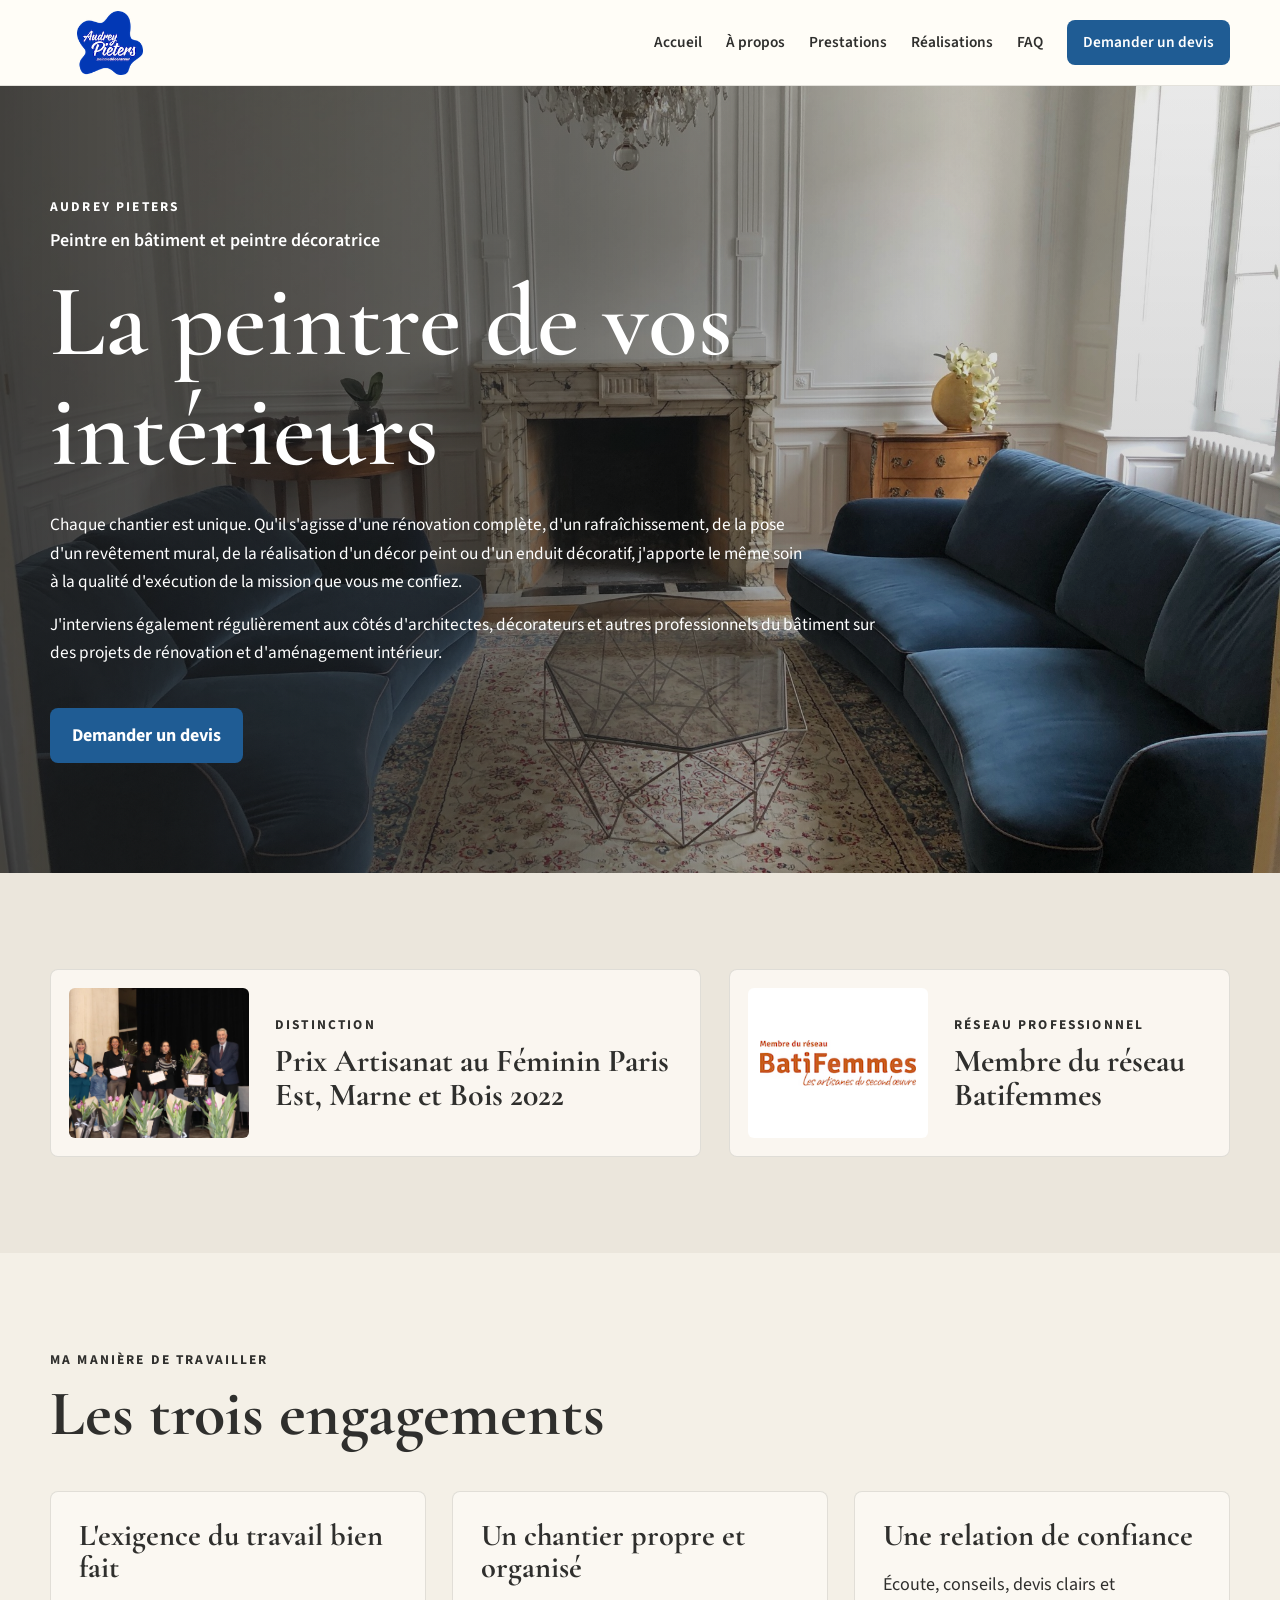
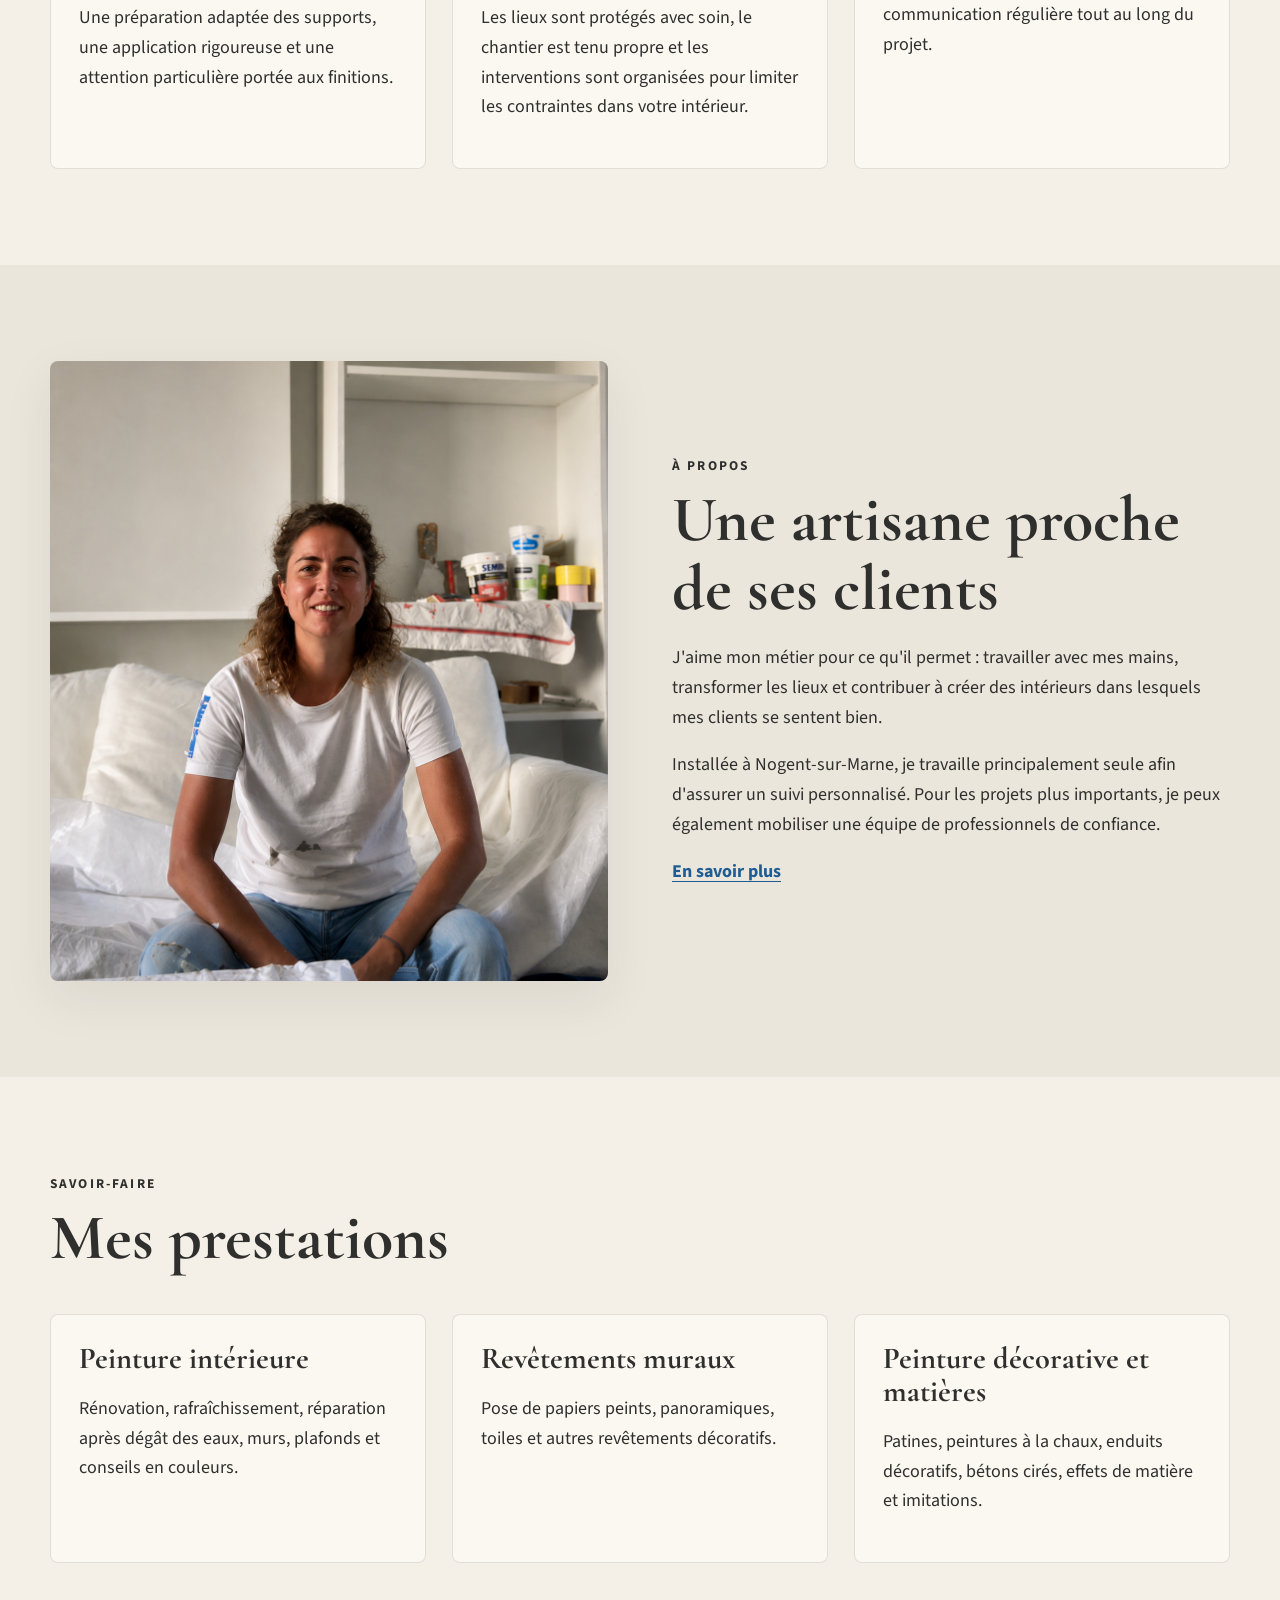
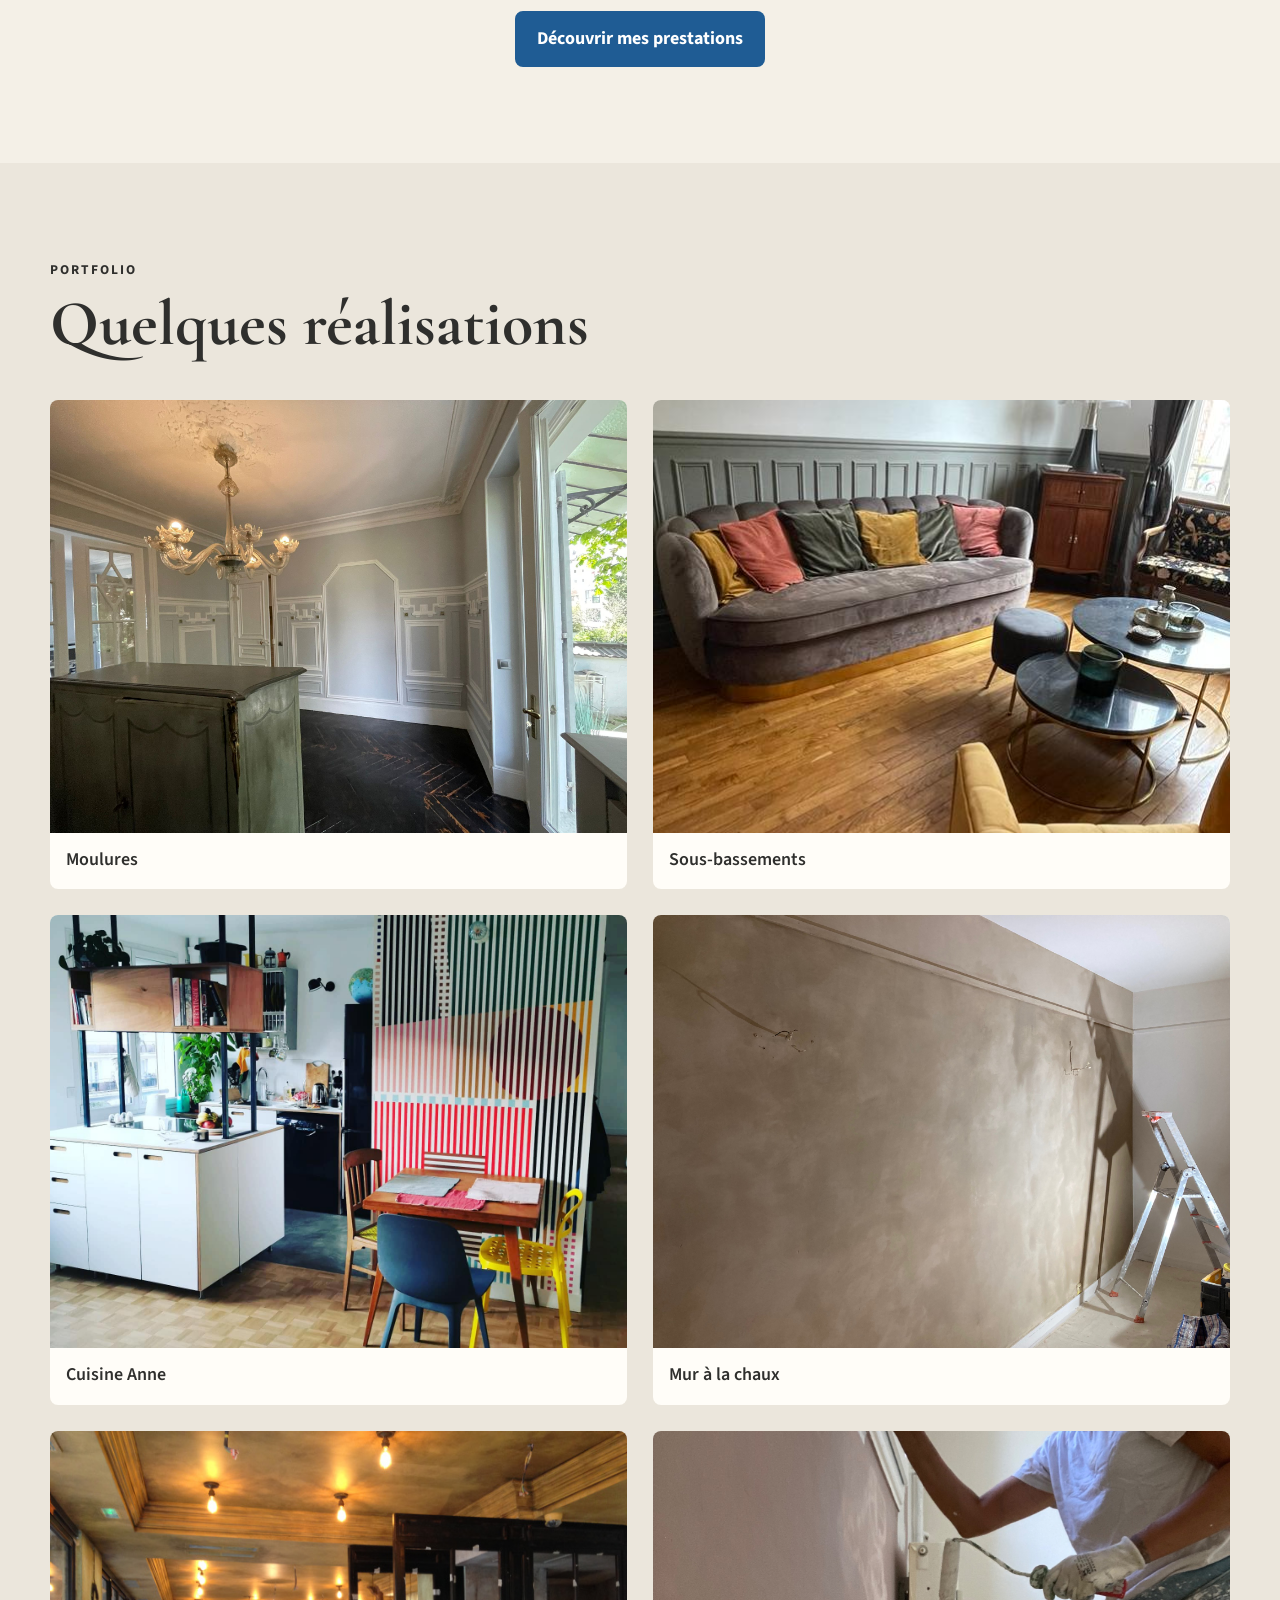
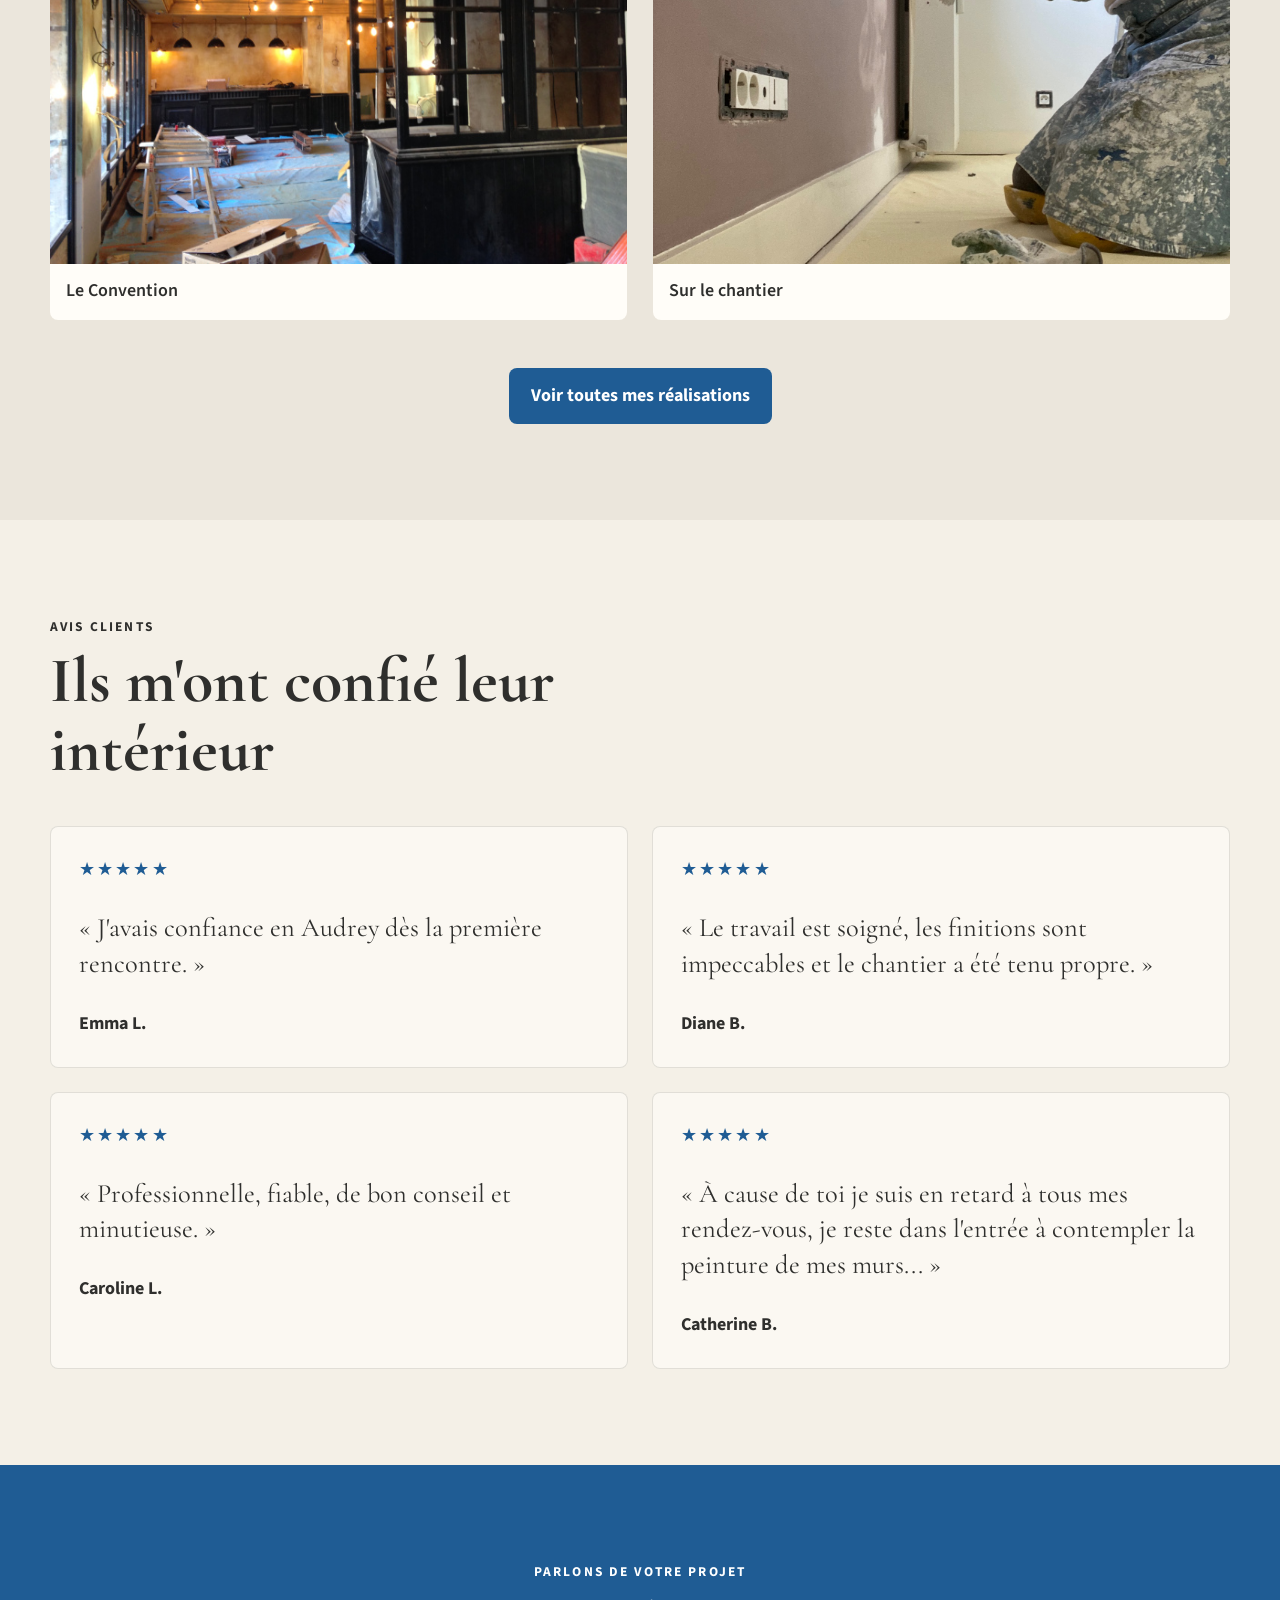
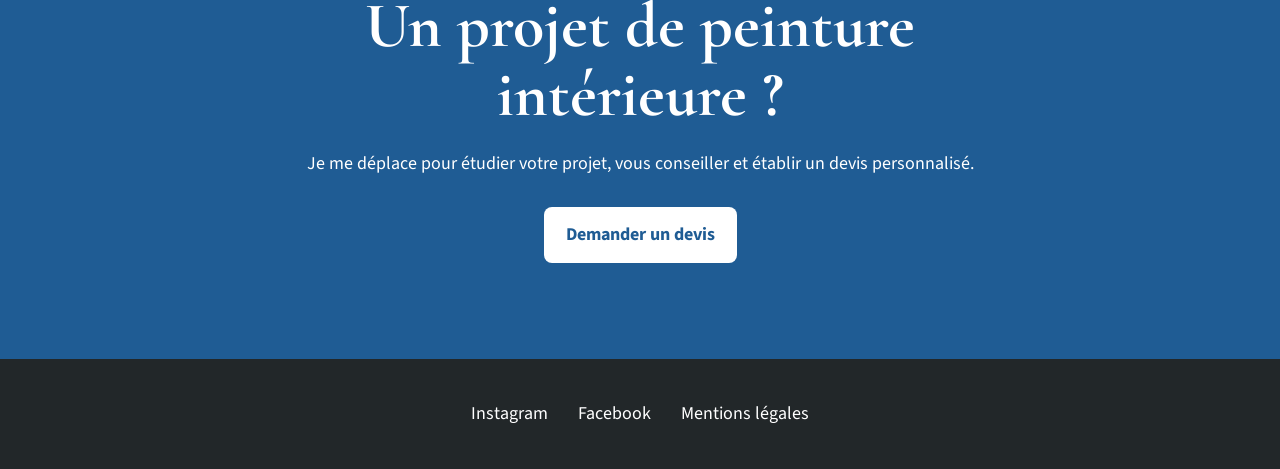
==== index.html @ 52a810bc "Add files via upload" ====
<!DOCTYPE html>
<html lang="fr">
<head>
  <meta charset="UTF-8">
  <meta name="viewport" content="width=device-width, initial-scale=1.0">
  <meta name="description" content="Audrey Pieters, peintre en bâtiment et peintre décoratrice à Nogent-sur-Marne. Rénovation, peinture intérieure, revêtements muraux et décors peints à Paris et dans l'Est parisien.">
  <title>Audrey Pieters | La peintre de vos intérieurs</title>
  <link rel="preconnect" href="https://fonts.googleapis.com">
  <link rel="preconnect" href="https://fonts.gstatic.com" crossorigin>
  <link href="https://fonts.googleapis.com/css2?family=Cormorant+Garamond:wght@500;600;700&family=Source+Sans+3:wght@400;500;600&display=swap" rel="stylesheet">
  <link rel="stylesheet" href="style.css">
</head>
<body>
  <header class="site-header">
    <a class="brand" href="index.html" aria-label="Accueil Audrey Pieters">
      <img src="assets/logo.png" alt="Logo Audrey Pieters">
    </a>

    <button class="menu-toggle" aria-expanded="false" aria-controls="main-nav" aria-label="Ouvrir le menu">
      <span></span><span></span><span></span>
    </button>

    <nav id="main-nav" class="main-nav" aria-label="Navigation principale">
      <a href="index.html" aria-current="page">Accueil</a>
      <a href="a-propos.html">À propos</a>
      <a href="prestations.html">Prestations</a>
      <a href="realisations.html">Réalisations</a>
      <a href="faq.html">FAQ</a>
      <a class="nav-cta" href="contact.html">Demander un devis</a>
    </nav>
  </header>

  <main>
    <section class="hero">
      <img class="hero-image" src="assets/hero.jpeg" alt="Salon rénové par Audrey Pieters">
      <div class="hero-overlay"></div>
      <div class="hero-content container">
        <p class="eyebrow">Audrey Pieters</p>
        <p class="profession">Peintre en bâtiment et peintre décoratrice</p>
        <h1>La peintre de vos intérieurs</h1>
        <p class="hero-text">
          Chaque chantier est unique. Qu'il s'agisse d'une rénovation complète, d'un rafraîchissement,
          de la pose d'un revêtement mural, de la réalisation d'un décor peint ou d'un enduit décoratif,
          j'apporte le même soin à la qualité d'exécution de la mission que vous me confiez.
        </p>
        <p class="hero-text secondary">
          J'interviens également régulièrement aux côtés d'architectes, décorateurs et autres professionnels
          du bâtiment sur des projets de rénovation et d'aménagement intérieur.
        </p>
        <a class="button" href="contact.html">Demander un devis</a>
      </div>
    </section>

    <section class="recognition section section-stone">
      <div class="container recognition-grid">
        <article class="recognition-card">
          <img src="assets/prix-cma.jpeg" alt="Remise du Prix Artisanat au Féminin 2022">
          <div>
            <p class="kicker">Distinction</p>
            <h2>Prix Artisanat au Féminin Paris Est, Marne et Bois 2022</h2>
          </div>
        </article>
        <article class="recognition-card recognition-logo">
          <img src="assets/batifemmes.jpg" alt="Logo Batifemmes">
          <div>
            <p class="kicker">Réseau professionnel</p>
            <h2>Membre du réseau Batifemmes</h2>
          </div>
        </article>
      </div>
    </section>

    <section class="section commitments">
      <div class="container">
        <div class="section-heading">
          <p class="kicker">Ma manière de travailler</p>
          <h2>Les trois engagements</h2>
        </div>
        <div class="three-columns">
          <article class="text-card">
            <h3>L'exigence du travail bien fait</h3>
            <p>Une préparation adaptée des supports, une application rigoureuse et une attention particulière portée aux finitions.</p>
          </article>
          <article class="text-card">
            <h3>Un chantier propre et organisé</h3>
            <p>Les lieux sont protégés avec soin, le chantier est tenu propre et les interventions sont organisées pour limiter les contraintes dans votre intérieur.</p>
          </article>
          <article class="text-card">
            <h3>Une relation de confiance</h3>
            <p>Écoute, conseils, devis clairs et communication régulière tout au long du projet.</p>
          </article>
        </div>
      </div>
    </section>

    <section class="section section-stone">
      <div class="container split">
        <div class="split-media">
          <img src="assets/about.png" alt="Audrey Pieters en fin de journée sur un chantier">
        </div>
        <div class="split-content">
          <p class="kicker">À propos</p>
          <h2>Une artisane proche de ses clients</h2>
          <p>J'aime mon métier pour ce qu'il permet : travailler avec mes mains, transformer les lieux et contribuer à créer des intérieurs dans lesquels mes clients se sentent bien.</p>
          <p>Installée à Nogent-sur-Marne, je travaille principalement seule afin d'assurer un suivi personnalisé. Pour les projets plus importants, je peux également mobiliser une équipe de professionnels de confiance.</p>
          <a class="text-link" href="a-propos.html">En savoir plus</a>
        </div>
      </div>
    </section>

    <section class="section services-preview">
      <div class="container">
        <div class="section-heading">
          <p class="kicker">Savoir-faire</p>
          <h2>Mes prestations</h2>
        </div>
        <div class="three-columns">
          <article class="service-card">
            <h3>Peinture intérieure</h3>
            <p>Rénovation, rafraîchissement, réparation après dégât des eaux, murs, plafonds et conseils en couleurs.</p>
          </article>
          <article class="service-card">
            <h3>Revêtements muraux</h3>
            <p>Pose de papiers peints, panoramiques, toiles et autres revêtements décoratifs.</p>
          </article>
          <article class="service-card">
            <h3>Peinture décorative et matières</h3>
            <p>Patines, peintures à la chaux, enduits décoratifs, bétons cirés, effets de matière et imitations.</p>
          </article>
        </div>
        <div class="center">
          <a class="button" href="prestations.html">Découvrir mes prestations</a>
        </div>
      </div>
    </section>

    <section class="section section-stone">
      <div class="container">
        <div class="section-heading">
          <p class="kicker">Portfolio</p>
          <h2>Quelques réalisations</h2>
        </div>
        <div class="gallery home-gallery">
          <figure><img src="assets/moulures.jpg" alt="Salon avec moulures et boiseries peintes"><figcaption>Moulures</figcaption></figure>
          <figure><img src="assets/soubassements.jpg" alt="Salon avec soubassements peints"><figcaption>Sous-bassements</figcaption></figure>
          <figure><img src="assets/cuisine-anne.jpeg" alt="Cuisine rénovée"><figcaption>Cuisine Anne</figcaption></figure>
          <figure><img src="assets/mur-chaux.jpeg" alt="Mur décoratif à la chaux"><figcaption>Mur à la chaux</figcaption></figure>
          <figure><img src="assets/convention.jpg" alt="Salle de restaurant Le Convention"><figcaption>Le Convention</figcaption></figure>
          <figure><img src="assets/sous-fenetre.jpeg" alt="Audrey Pieters peignant sous une fenêtre"><figcaption>Sur le chantier</figcaption></figure>
        </div>
        <div class="center">
          <a class="button" href="realisations.html">Voir toutes mes réalisations</a>
        </div>
      </div>
    </section>

    <section class="section testimonials">
      <div class="container">
        <div class="section-heading">
          <p class="kicker">Avis clients</p>
          <h2>Ils m'ont confié leur intérieur</h2>
        </div>
        <div class="testimonials-grid">
          <blockquote><div class="stars" aria-label="5 étoiles">★★★★★</div><p>« J'avais confiance en Audrey dès la première rencontre. »</p><cite>Emma L.</cite></blockquote>
          <blockquote><div class="stars" aria-label="5 étoiles">★★★★★</div><p>« Le travail est soigné, les finitions sont impeccables et le chantier a été tenu propre. »</p><cite>Diane B.</cite></blockquote>
          <blockquote><div class="stars" aria-label="5 étoiles">★★★★★</div><p>« Professionnelle, fiable, de bon conseil et minutieuse. »</p><cite>Caroline L.</cite></blockquote>
          <blockquote><div class="stars" aria-label="5 étoiles">★★★★★</div><p>« À cause de toi je suis en retard à tous mes rendez-vous, je reste dans l'entrée à contempler la peinture de mes murs... »</p><cite>Catherine B.</cite></blockquote>
        </div>
      </div>
    </section>

    <section class="section contact-cta">
      <div class="container compact">
        <p class="kicker">Parlons de votre projet</p>
        <h2>Un projet de peinture intérieure&nbsp;?</h2>
        <p>Je me déplace pour étudier votre projet, vous conseiller et établir un devis personnalisé.</p>
        <a class="button" href="contact.html">Demander un devis</a>
      </div>
    </section>
  </main>

  <footer class="site-footer">
    <div class="container footer-inner">
      <a href="https://www.instagram.com/audreypieterspeintre?utm_source=qr" target="_blank" rel="noopener noreferrer">Instagram</a>
      <a href="https://www.facebook.com/share/1JHgTvEB2t/?mibextid=wwXIfr" target="_blank" rel="noopener noreferrer">Facebook</a>
      <a href="mentions-legales.html">Mentions légales</a>
    </div>
  </footer>

  <script>
    const toggle = document.querySelector('.menu-toggle');
    const nav = document.querySelector('.main-nav');
    toggle.addEventListener('click', () => {
      const open = toggle.getAttribute('aria-expanded') === 'true';
      toggle.setAttribute('aria-expanded', String(!open));
      nav.classList.toggle('is-open');
    });
  </script>
</body>
</html>
---- style.css ----
:root {
  --limewash: #f4f0e7;
  --stone: #ebe6dc;
  --paper: #fffdf8;
  --ink: #2f2f2d;
  --muted: #66645f;
  --blue: #1f5c94;
  --blue-dark: #17466f;
  --line: rgba(47, 47, 45, 0.13);
  --radius: 8px;
  --shadow: 0 18px 50px rgba(40, 38, 33, 0.08);
  --max: 1180px;
}

* { box-sizing: border-box; }

html { scroll-behavior: smooth; }

body {
  margin: 0;
  background: var(--limewash);
  color: var(--ink);
  font-family: "Source Sans 3", sans-serif;
  font-size: 18px;
  line-height: 1.65;
  -webkit-font-smoothing: antialiased;
}

img {
  display: block;
  width: 100%;
  height: auto;
}

a { color: inherit; }

.container {
  width: min(calc(100% - 40px), var(--max));
  margin-inline: auto;
}

.compact { max-width: 760px; }

.site-header {
  min-height: 86px;
  padding: 10px max(20px, calc((100vw - var(--max)) / 2));
  display: flex;
  align-items: center;
  justify-content: space-between;
  gap: 30px;
  background: rgba(255, 253, 248, 0.95);
  border-bottom: 1px solid var(--line);
  position: sticky;
  top: 0;
  z-index: 50;
  backdrop-filter: blur(12px);
}

.brand img {
  width: 120px;
  max-height: 64px;
  object-fit: contain;
}

.main-nav {
  display: flex;
  align-items: center;
  gap: 24px;
}

.main-nav a {
  text-decoration: none;
  font-size: 0.96rem;
  font-weight: 600;
}

.main-nav a:hover { color: var(--blue); }

.nav-cta {
  color: white !important;
  background: var(--blue);
  padding: 10px 16px;
  border-radius: var(--radius);
}

.nav-cta:hover { background: var(--blue-dark); }

.menu-toggle {
  display: none;
  background: transparent;
  border: 0;
  padding: 10px;
}

.menu-toggle span {
  display: block;
  width: 26px;
  height: 2px;
  background: var(--ink);
  margin: 5px 0;
}

.hero {
  min-height: 78vh;
  position: relative;
  display: grid;
  align-items: center;
  overflow: hidden;
}

.hero-image,
.hero-overlay {
  position: absolute;
  inset: 0;
  width: 100%;
  height: 100%;
}

.hero-image { object-fit: cover; }

.hero-overlay {
  background:
    linear-gradient(90deg, rgba(25, 27, 29, 0.76) 0%, rgba(25, 27, 29, 0.52) 44%, rgba(25, 27, 29, 0.06) 78%),
    linear-gradient(180deg, rgba(0,0,0,0.04), rgba(0,0,0,0.16));
}

.hero-content {
  position: relative;
  z-index: 2;
  color: white;
  padding-block: 110px;
}

.eyebrow,
.kicker {
  margin: 0 0 8px;
  font-size: 0.84rem;
  letter-spacing: 0.16em;
  text-transform: uppercase;
  font-weight: 700;
}

.profession {
  margin: 0 0 10px;
  font-weight: 600;
}

h1, h2, h3 {
  font-family: "Cormorant Garamond", serif;
  line-height: 1.08;
  margin-top: 0;
}

h1 {
  max-width: 760px;
  margin-bottom: 24px;
  font-size: clamp(3.4rem, 8vw, 6.6rem);
  font-weight: 600;
}

h2 {
  font-size: clamp(2.4rem, 5vw, 4rem);
  margin-bottom: 20px;
}

h3 {
  font-size: 1.9rem;
  margin-bottom: 14px;
}

.hero-text {
  max-width: 760px;
  margin: 0 0 14px;
  font-size: 1.08rem;
}

.hero-text.secondary {
  max-width: 830px;
  margin-bottom: 30px;
}

.button {
  display: inline-block;
  margin-top: 10px;
  padding: 13px 22px;
  border-radius: var(--radius);
  color: white;
  background: var(--blue);
  text-decoration: none;
  font-weight: 700;
  transition: transform .2s ease, background .2s ease;
}

.button:hover {
  background: var(--blue-dark);
  transform: translateY(-2px);
}

.section { padding: 96px 0; }

.section-stone { background: var(--stone); }

.section-heading {
  max-width: 720px;
  margin-bottom: 42px;
}

.section-heading h2 { margin-bottom: 0; }

.three-columns {
  display: grid;
  grid-template-columns: repeat(3, 1fr);
  gap: 26px;
}

.text-card,
.service-card,
.testimonials-grid blockquote {
  background: rgba(255, 253, 248, 0.62);
  border: 1px solid var(--line);
  border-radius: var(--radius);
  padding: 28px;
}

.recognition-grid {
  display: grid;
  grid-template-columns: 1.3fr 1fr;
  gap: 28px;
}

.recognition-card {
  display: grid;
  grid-template-columns: 180px 1fr;
  gap: 26px;
  align-items: center;
  background: rgba(255, 253, 248, 0.72);
  border: 1px solid var(--line);
  border-radius: var(--radius);
  padding: 18px;
}

.recognition-card img {
  height: 150px;
  object-fit: cover;
  border-radius: 6px;
}

.recognition-logo img {
  object-fit: contain;
  background: white;
  padding: 12px;
}

.recognition-card h2 {
  font-size: 2rem;
  margin: 0;
}

.split {
  display: grid;
  grid-template-columns: 1fr 1fr;
  gap: 64px;
  align-items: center;
}

.split-media img {
  max-height: 620px;
  object-fit: cover;
  border-radius: var(--radius);
  box-shadow: var(--shadow);
}

.split-content p { max-width: 650px; }

.text-link {
  color: var(--blue);
  font-weight: 700;
  text-underline-offset: 4px;
}

.center {
  text-align: center;
  margin-top: 38px;
}

.gallery {
  display: grid;
  grid-template-columns: repeat(2, minmax(0, 1fr));
  gap: 26px;
}

.gallery figure {
  margin: 0;
  overflow: hidden;
  border-radius: var(--radius);
  background: var(--paper);
}

.gallery img {
  aspect-ratio: 4 / 3;
  object-fit: cover;
}

.gallery figcaption {
  padding: 12px 16px 15px;
  font-weight: 600;
}

.testimonials-grid {
  display: grid;
  grid-template-columns: repeat(2, 1fr);
  gap: 24px;
}

.testimonials-grid blockquote { margin: 0; }

.testimonials-grid blockquote p {
  font-family: "Cormorant Garamond", serif;
  font-size: 1.65rem;
  line-height: 1.35;
}

.testimonials-grid cite {
  font-style: normal;
  font-weight: 700;
}

.stars {
  color: var(--blue);
  letter-spacing: 0.12em;
}

.contact-cta {
  text-align: center;
  background: var(--blue);
  color: white;
}

.contact-cta .button {
  background: white;
  color: var(--blue);
}

.contact-cta .button:hover {
  background: var(--paper);
}

.site-footer {
  background: #222729;
  color: white;
}

.footer-inner {
  min-height: 110px;
  display: flex;
  align-items: center;
  justify-content: center;
  gap: 30px;
}

.footer-inner a {
  text-decoration: none;
}

.footer-inner a:hover { text-decoration: underline; }

@media (max-width: 900px) {
  body { font-size: 17px; }

  .menu-toggle { display: block; }

  .main-nav {
    position: absolute;
    top: 86px;
    left: 0;
    right: 0;
    display: none;
    flex-direction: column;
    align-items: stretch;
    gap: 0;
    padding: 12px 20px 22px;
    background: var(--paper);
    border-bottom: 1px solid var(--line);
  }

  .main-nav.is-open { display: flex; }

  .main-nav a {
    padding: 13px 8px;
  }

  .nav-cta {
    margin-top: 8px;
    text-align: center;
  }

  .three-columns,
  .recognition-grid,
  .split {
    grid-template-columns: 1fr;
  }

  .recognition-card {
    grid-template-columns: 135px 1fr;
  }

  .split { gap: 36px; }

  .hero { min-height: 70vh; }

  .hero-overlay {
    background: linear-gradient(90deg, rgba(25,27,29,.78), rgba(25,27,29,.35));
  }
}

@media (max-width: 640px) {
  .container { width: min(calc(100% - 28px), var(--max)); }

  .section { padding: 72px 0; }

  .site-header {
    min-height: 76px;
  }

  .brand img { width: 98px; }

  .main-nav { top: 76px; }

  h1 { font-size: clamp(3rem, 15vw, 4.7rem); }

  .hero-content { padding-block: 80px; }

  .gallery,
  .testimonials-grid {
    grid-template-columns: 1fr;
  }

  .recognition-card {
    grid-template-columns: 1fr;
  }

  .recognition-card img {
    height: 220px;
  }

  .recognition-logo img {
    height: 150px;
  }

  .footer-inner {
    flex-direction: column;
    gap: 14px;
    padding-block: 30px;
  }
}
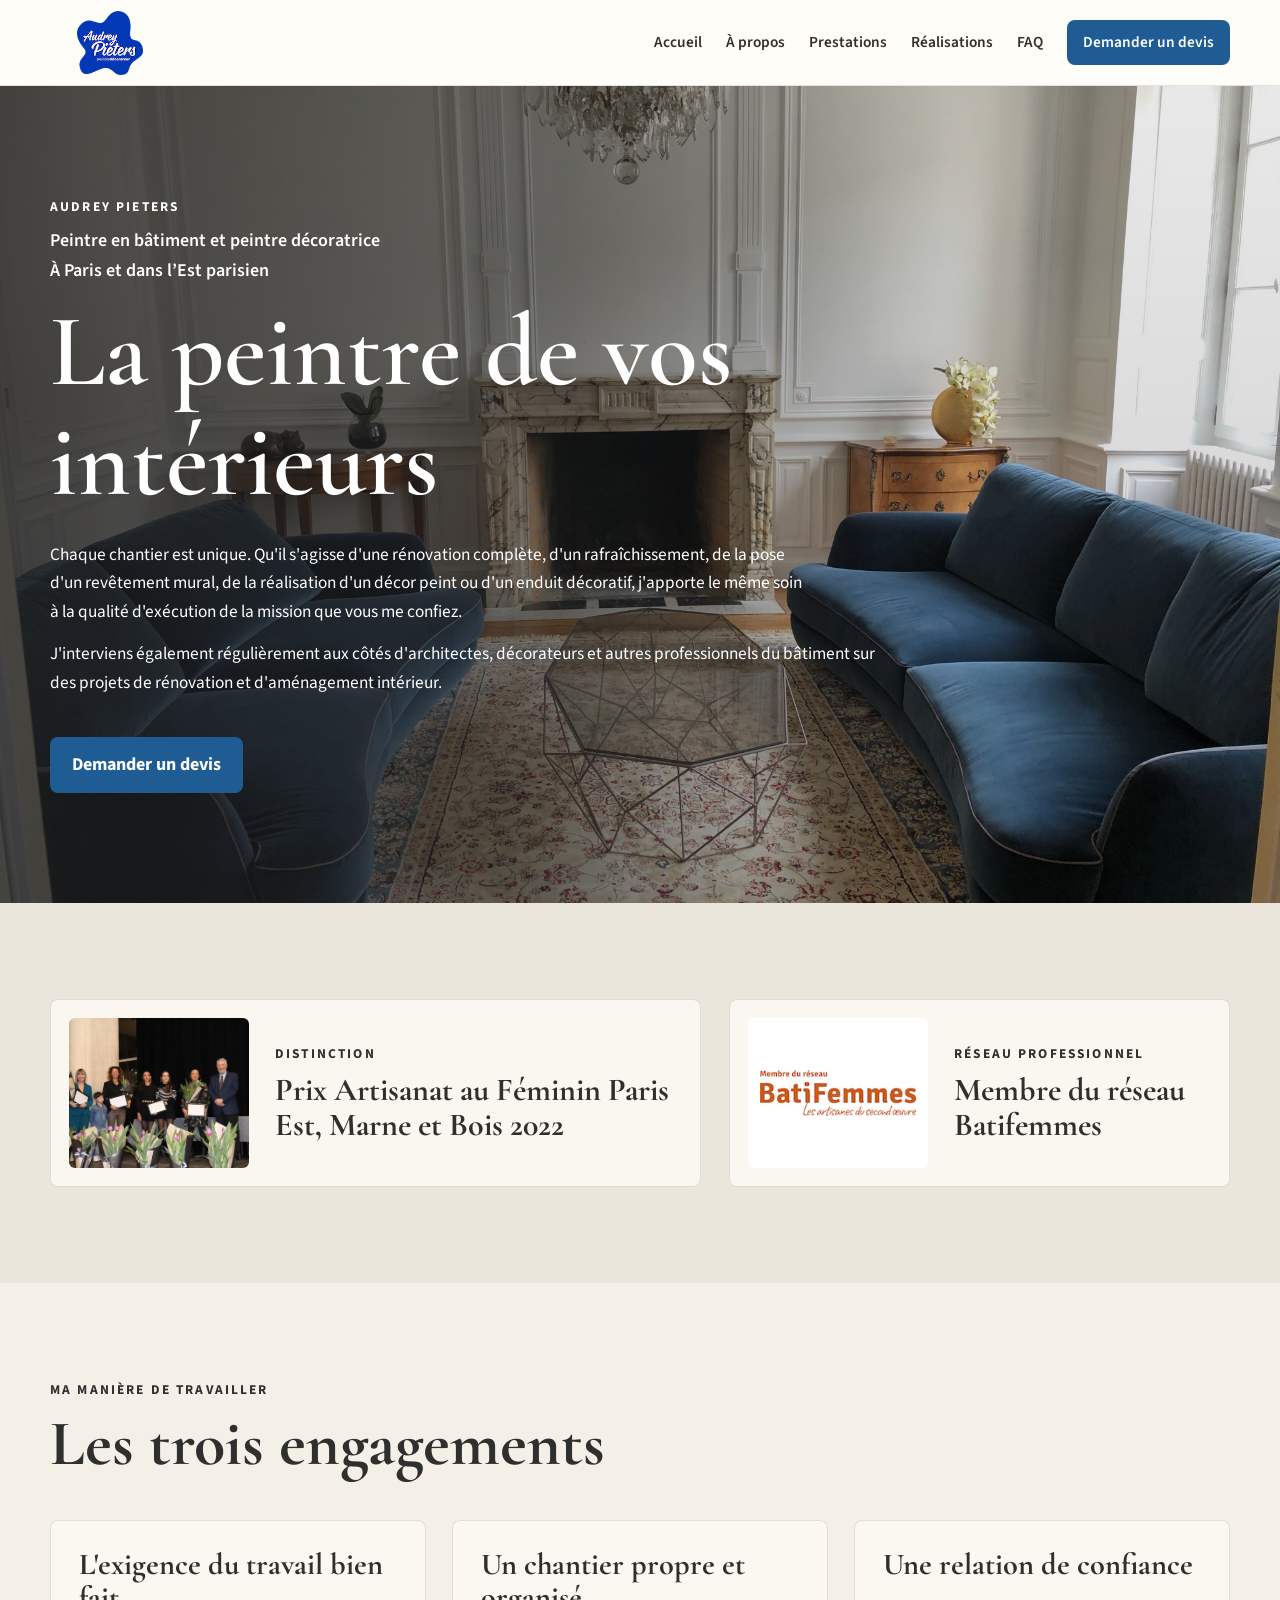
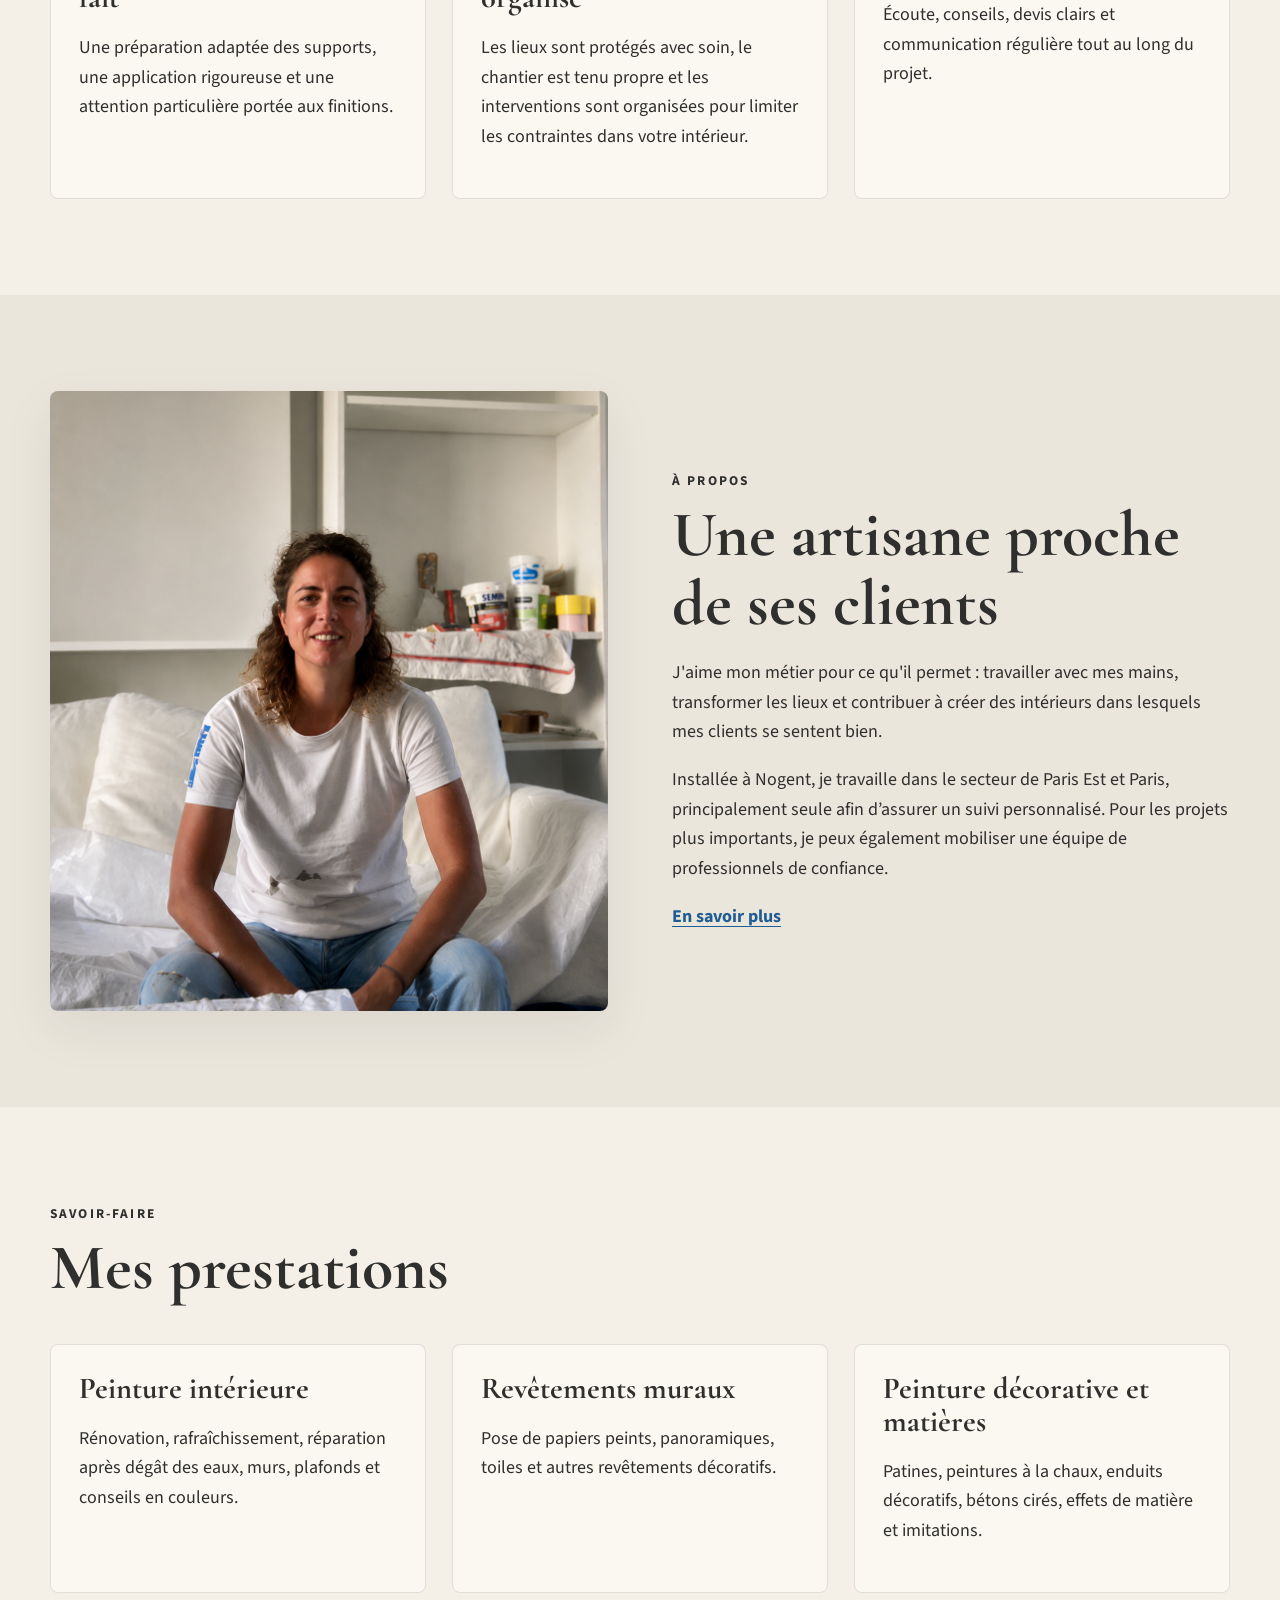
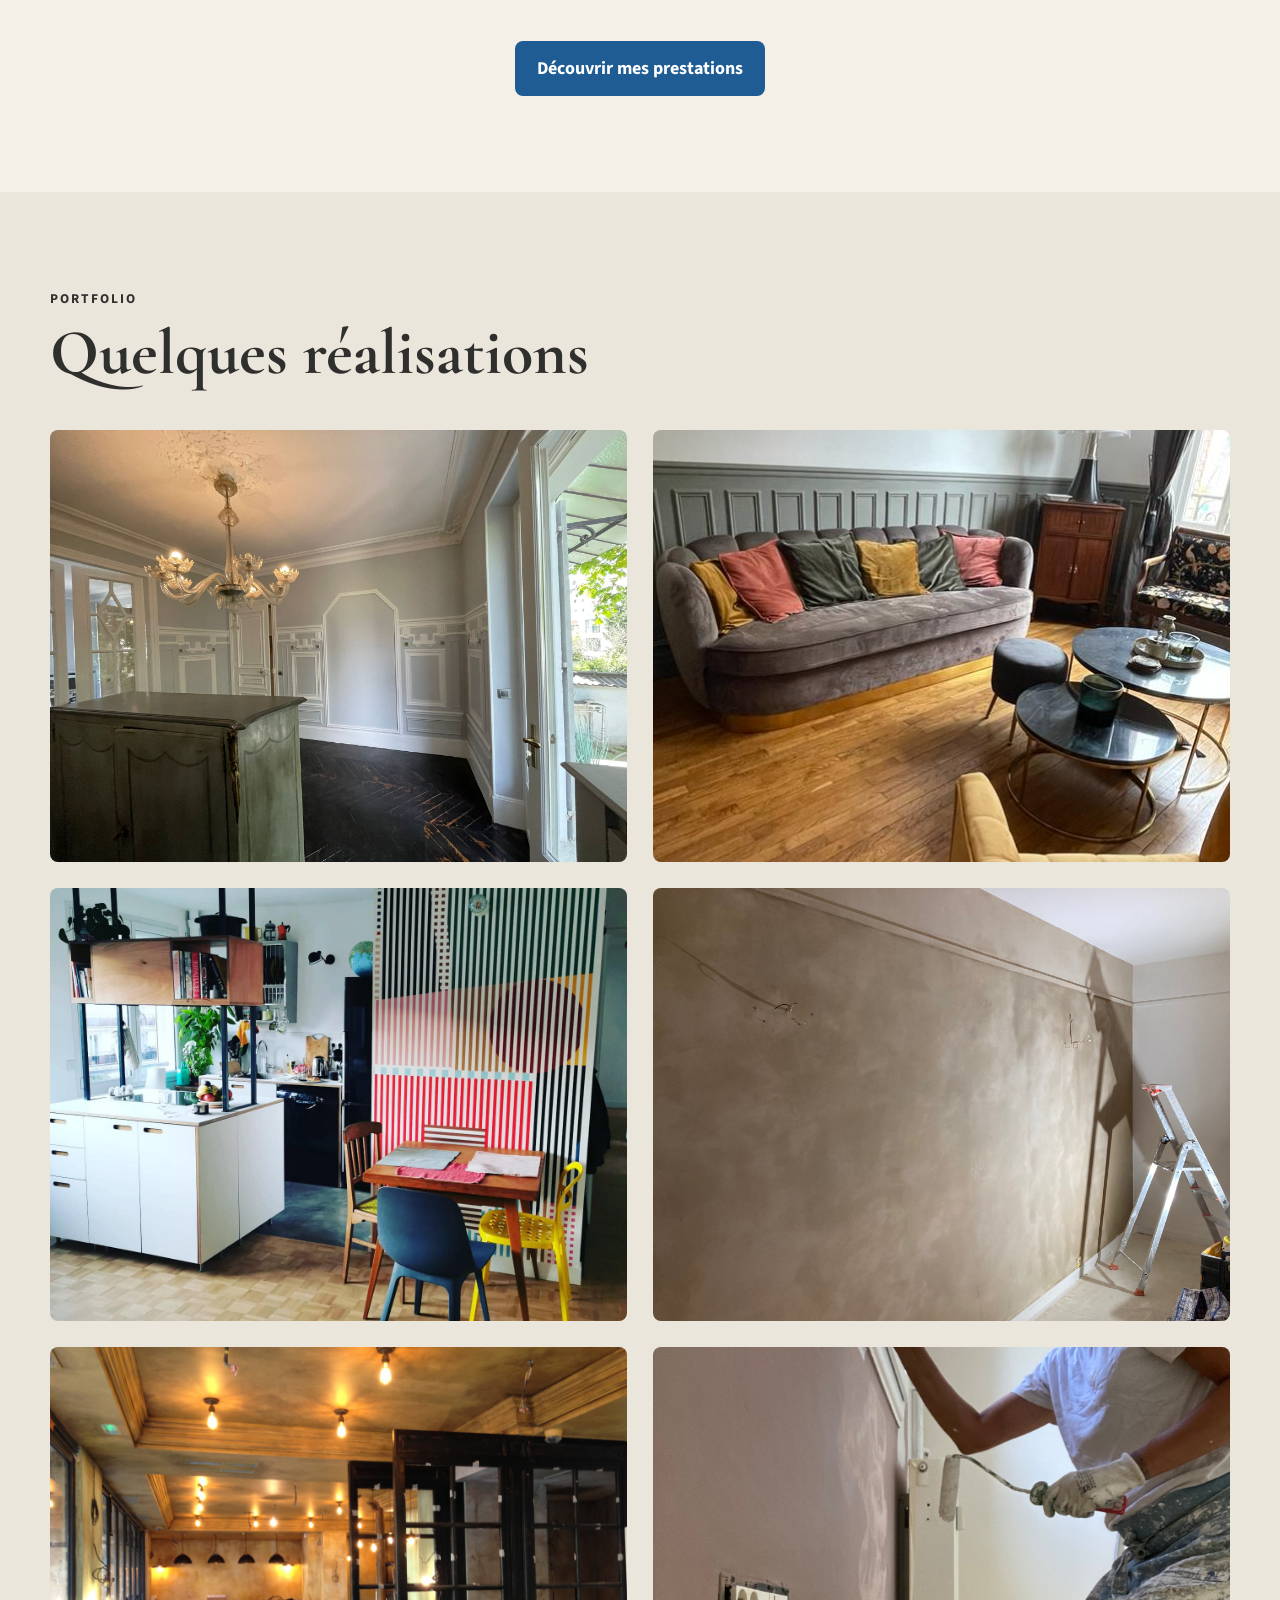
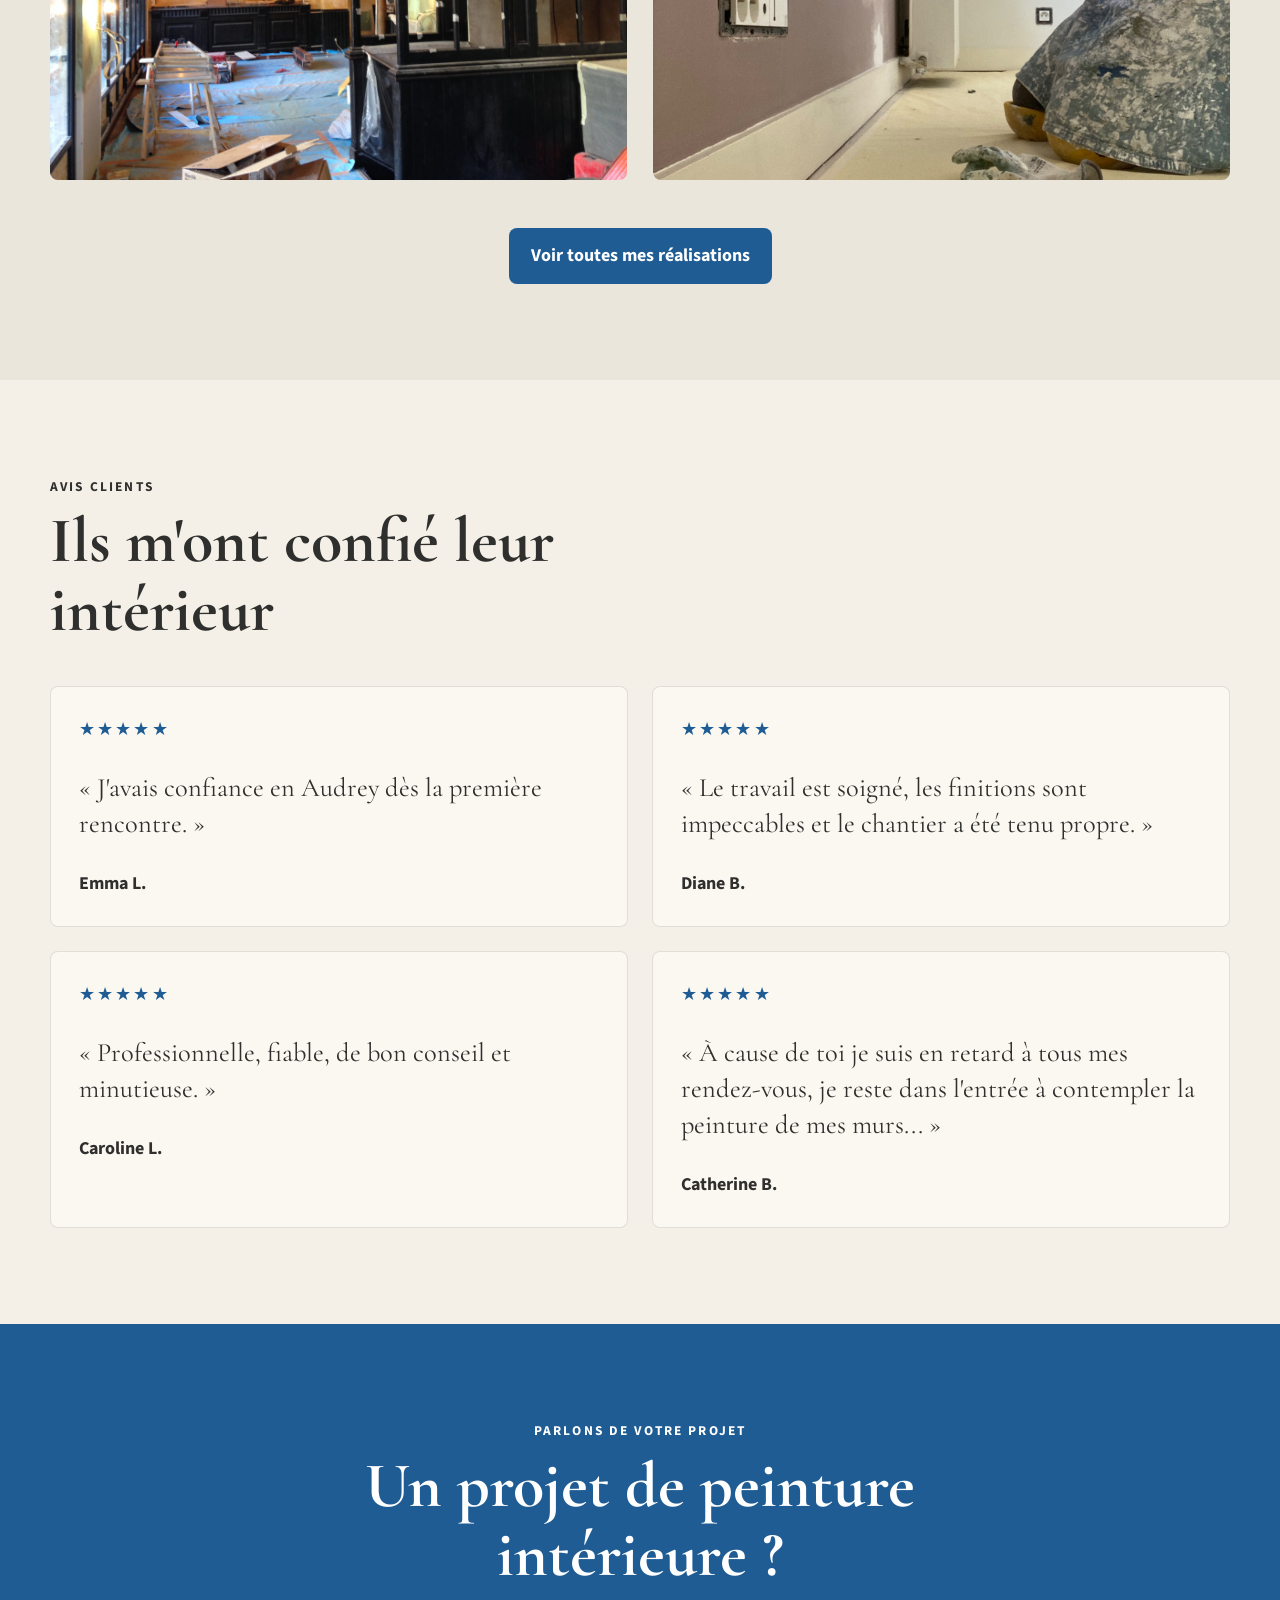
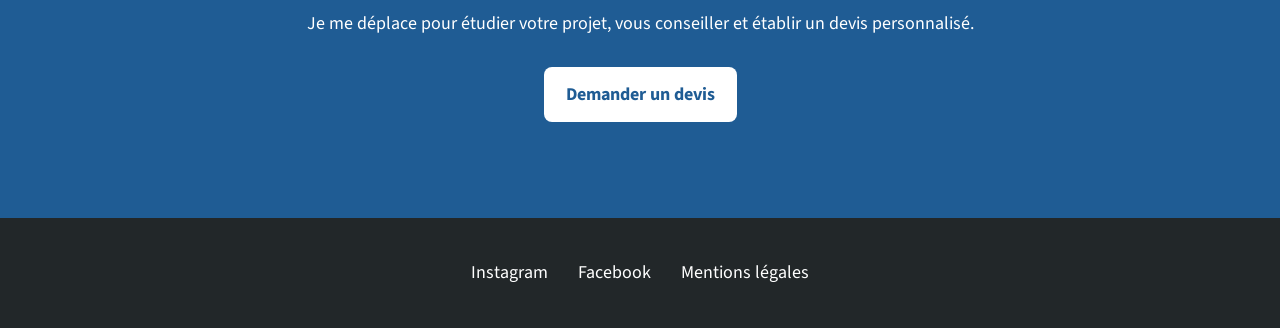
==== commit f516b27d: "Add files via upload" ====
--- a/index.html
+++ b/index.html
@@ -36,7 +36,7 @@
       <div class="hero-overlay"></div>
       <div class="hero-content container">
         <p class="eyebrow">Audrey Pieters</p>
-        <p class="profession">Peintre en bâtiment et peintre décoratrice</p>
+        <p class="profession">Peintre en bâtiment et peintre décoratrice<br>À Paris et dans l’Est parisien</p>
         <h1>La peintre de vos intérieurs</h1>
         <p class="hero-text">
           Chaque chantier est unique. Qu'il s'agisse d'une rénovation complète, d'un rafraîchissement,
@@ -102,7 +102,7 @@
           <p class="kicker">À propos</p>
           <h2>Une artisane proche de ses clients</h2>
           <p>J'aime mon métier pour ce qu'il permet : travailler avec mes mains, transformer les lieux et contribuer à créer des intérieurs dans lesquels mes clients se sentent bien.</p>
-          <p>Installée à Nogent-sur-Marne, je travaille principalement seule afin d'assurer un suivi personnalisé. Pour les projets plus importants, je peux également mobiliser une équipe de professionnels de confiance.</p>
+          <p>Installée à Nogent, je travaille dans le secteur de Paris Est et Paris, principalement seule afin d’assurer un suivi personnalisé. Pour les projets plus importants, je peux également mobiliser une équipe de professionnels de confiance.</p>
           <a class="text-link" href="a-propos.html">En savoir plus</a>
         </div>
       </div>
@@ -141,12 +141,12 @@
           <h2>Quelques réalisations</h2>
         </div>
         <div class="gallery home-gallery">
-          <figure><img src="assets/moulures.jpg" alt="Salon avec moulures et boiseries peintes"><figcaption>Moulures</figcaption></figure>
-          <figure><img src="assets/soubassements.jpg" alt="Salon avec soubassements peints"><figcaption>Sous-bassements</figcaption></figure>
-          <figure><img src="assets/cuisine-anne.jpeg" alt="Cuisine rénovée"><figcaption>Cuisine Anne</figcaption></figure>
-          <figure><img src="assets/mur-chaux.jpeg" alt="Mur décoratif à la chaux"><figcaption>Mur à la chaux</figcaption></figure>
-          <figure><img src="assets/convention.jpg" alt="Salle de restaurant Le Convention"><figcaption>Le Convention</figcaption></figure>
-          <figure><img src="assets/sous-fenetre.jpeg" alt="Audrey Pieters peignant sous une fenêtre"><figcaption>Sur le chantier</figcaption></figure>
+          <figure><img src="assets/moulures.jpg" alt="Salon avec moulures et boiseries peintes"></figure>
+          <figure><img src="assets/soubassements.jpg" alt="Salon avec soubassements peints"></figure>
+          <figure><img src="assets/cuisine-anne.jpeg" alt="Cuisine rénovée"></figure>
+          <figure><img src="assets/mur-chaux.jpeg" alt="Mur décoratif à la chaux"></figure>
+          <figure><img src="assets/convention.jpg" alt="Salle de restaurant Le Convention"></figure>
+          <figure><img src="assets/sous-fenetre.jpeg" alt="Audrey Pieters peignant sous une fenêtre"></figure>
         </div>
         <div class="center">
           <a class="button" href="realisations.html">Voir toutes mes réalisations</a>
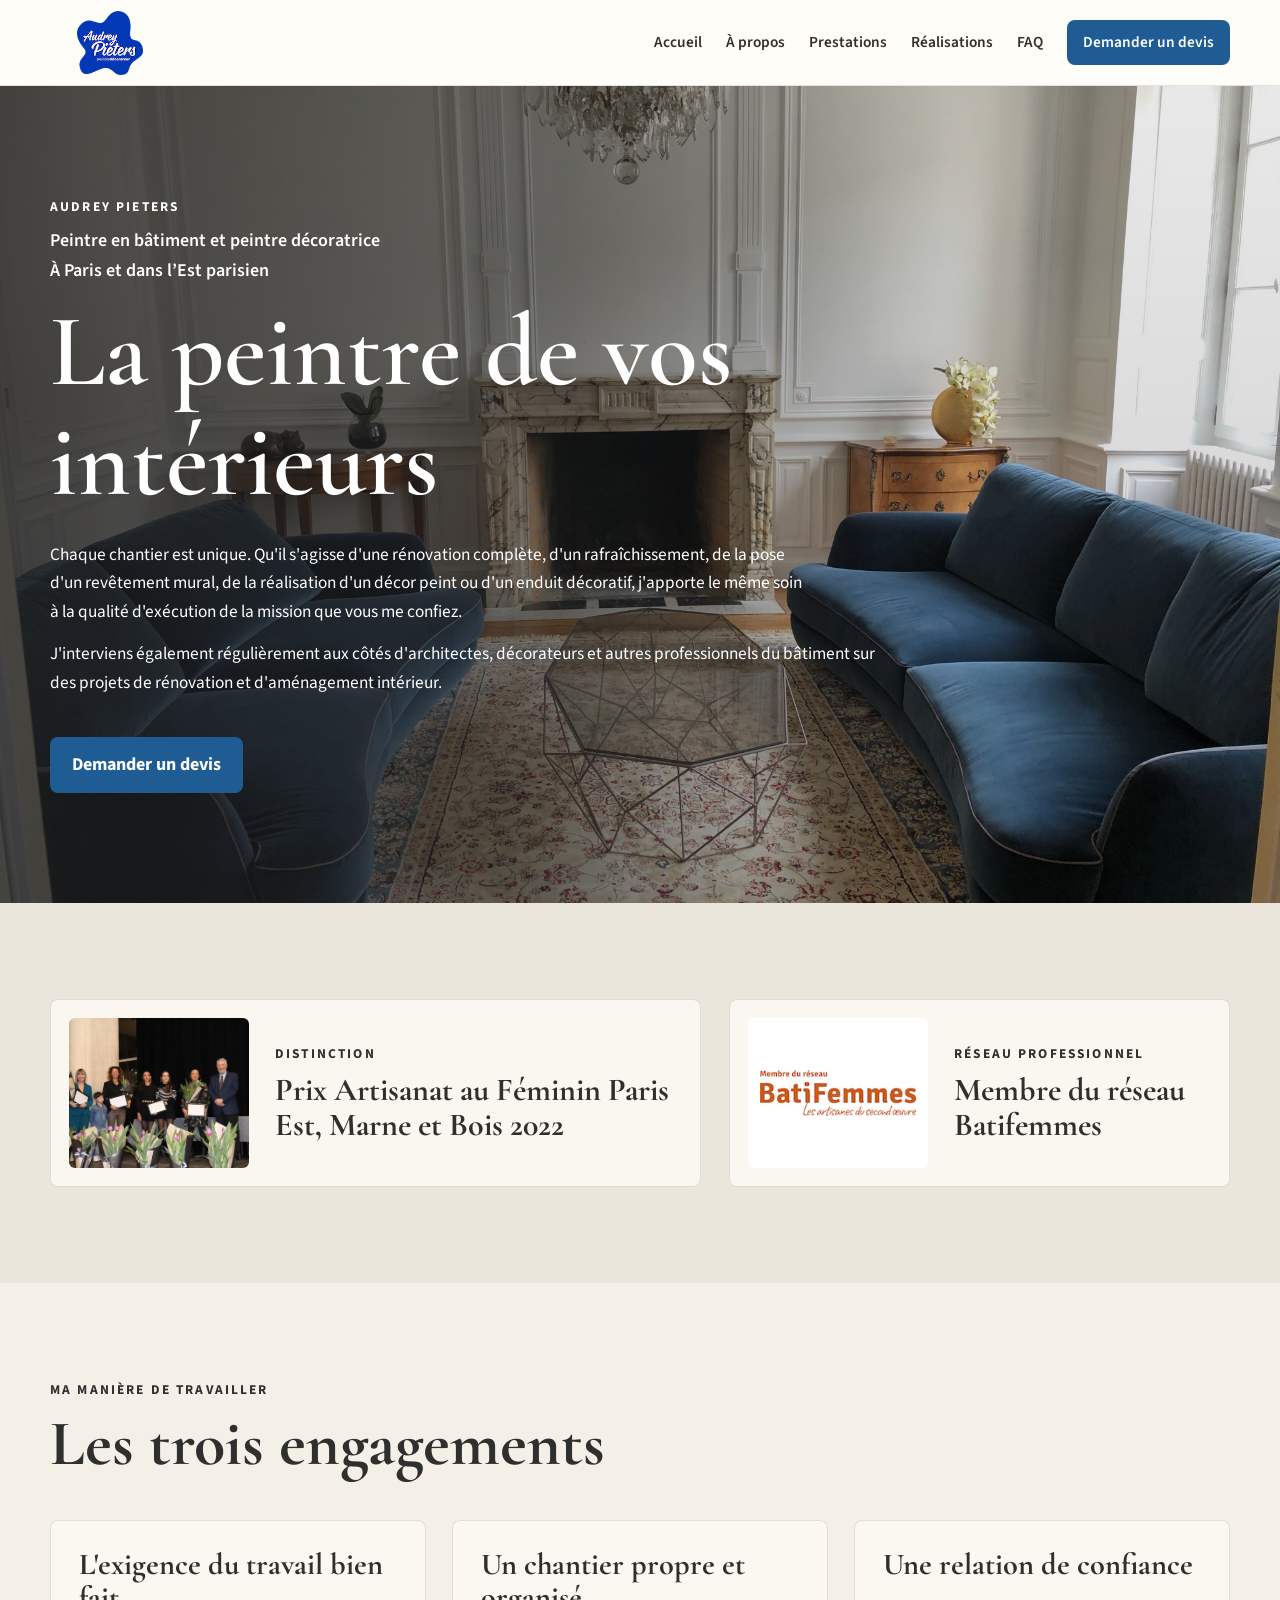
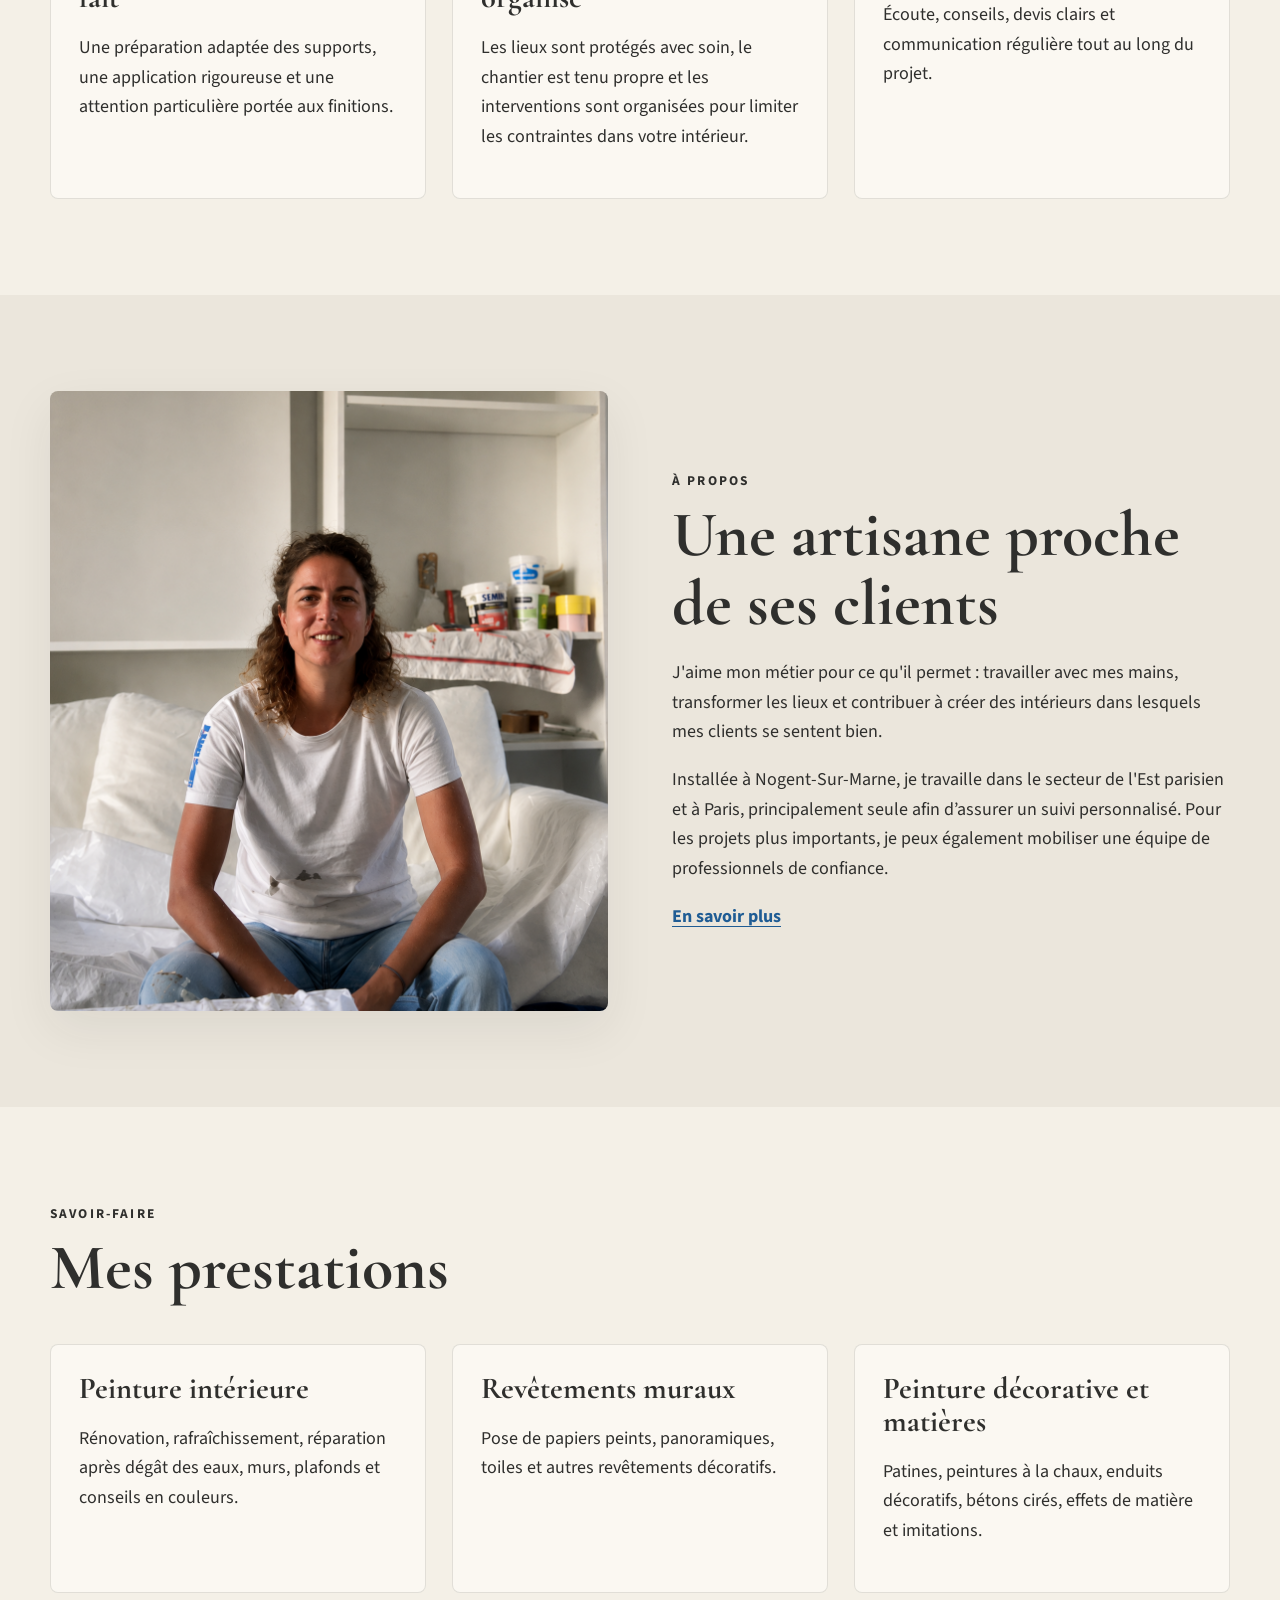
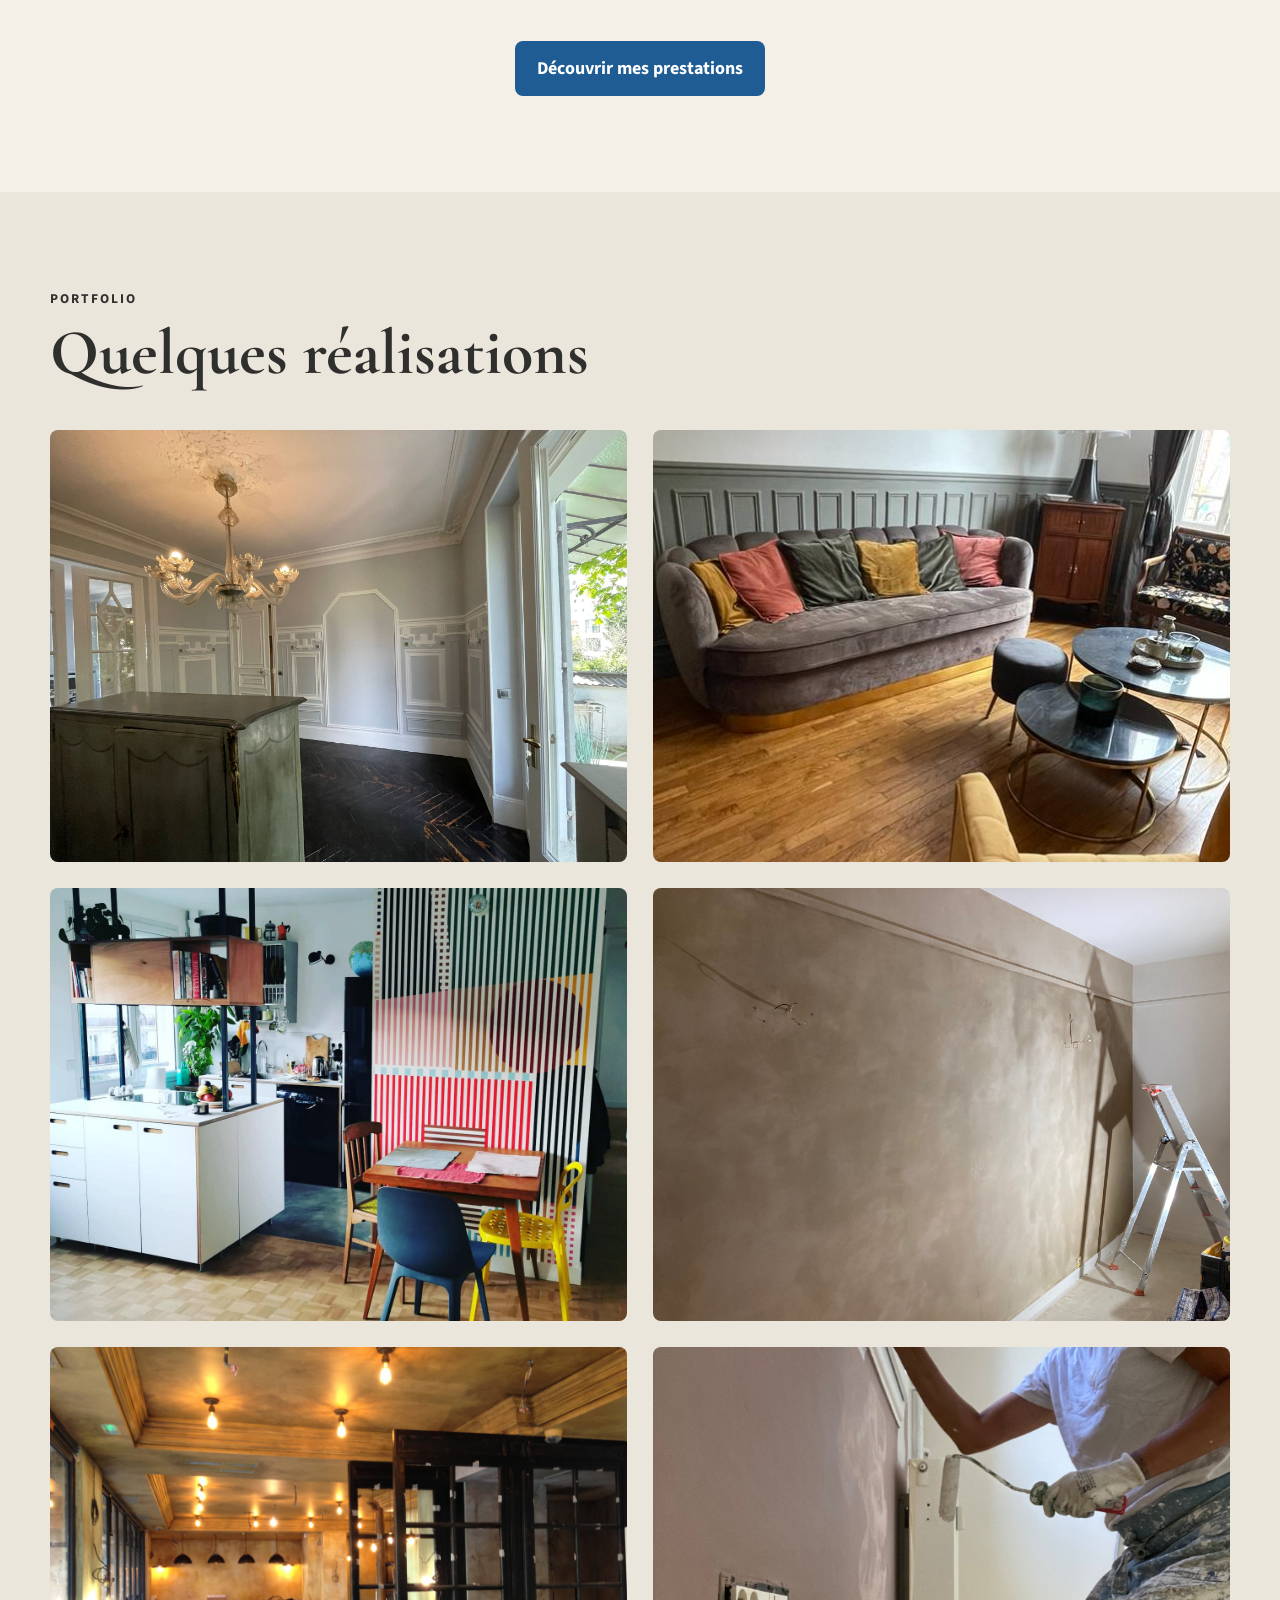
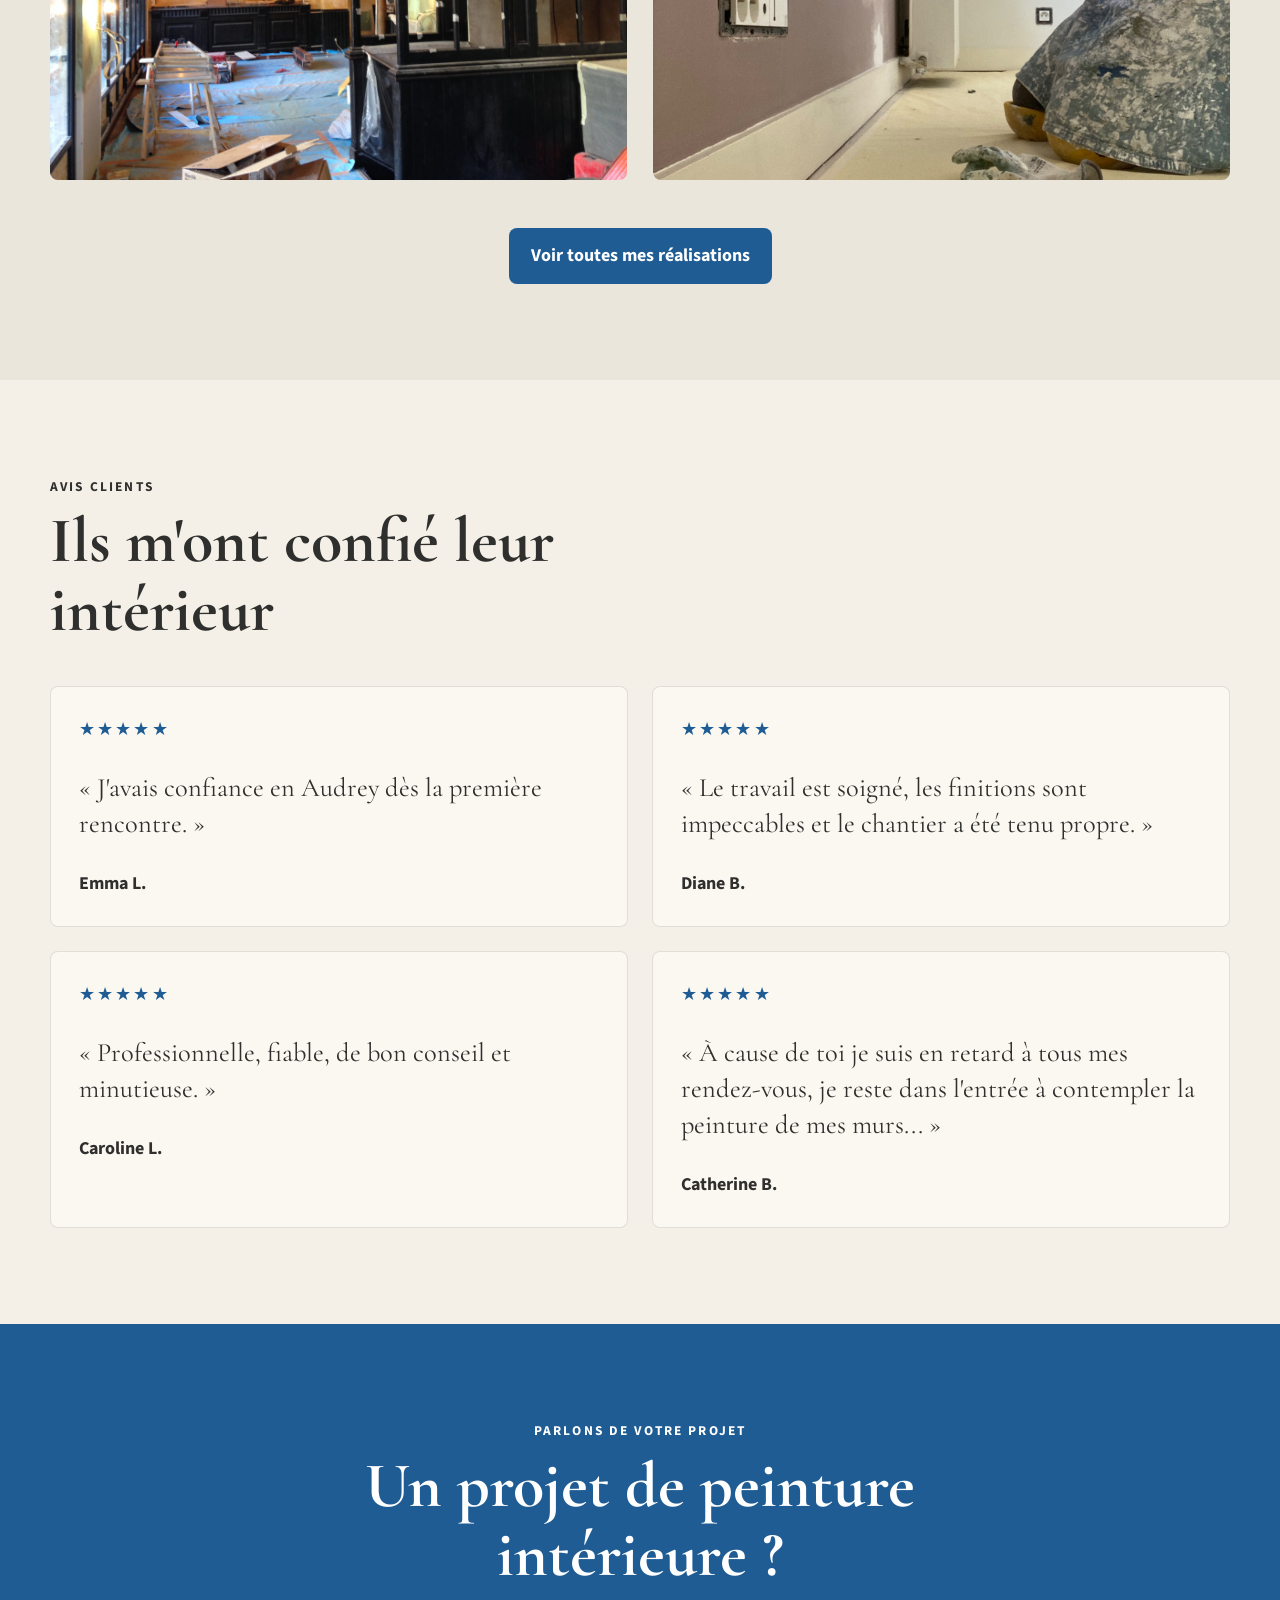
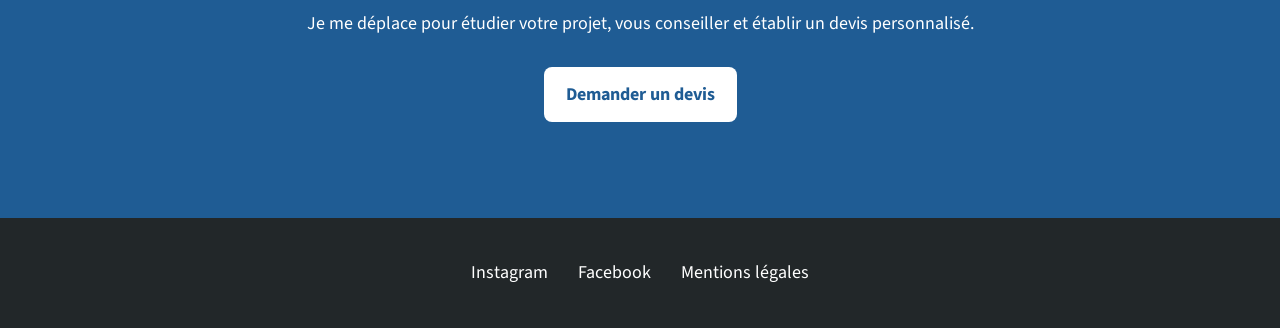
==== commit cdc31b20: "Add files via upload" ====
--- a/index.html
+++ b/index.html
@@ -102,7 +102,7 @@
           <p class="kicker">À propos</p>
           <h2>Une artisane proche de ses clients</h2>
           <p>J'aime mon métier pour ce qu'il permet : travailler avec mes mains, transformer les lieux et contribuer à créer des intérieurs dans lesquels mes clients se sentent bien.</p>
-          <p>Installée à Nogent, je travaille dans le secteur de Paris Est et Paris, principalement seule afin d’assurer un suivi personnalisé. Pour les projets plus importants, je peux également mobiliser une équipe de professionnels de confiance.</p>
+          <p>Installée à Nogent-Sur-Marne, je travaille dans le secteur de l'Est parisien et à Paris, principalement seule afin d’assurer un suivi personnalisé. Pour les projets plus importants, je peux également mobiliser une équipe de professionnels de confiance.</p>
           <a class="text-link" href="a-propos.html">En savoir plus</a>
         </div>
       </div>
